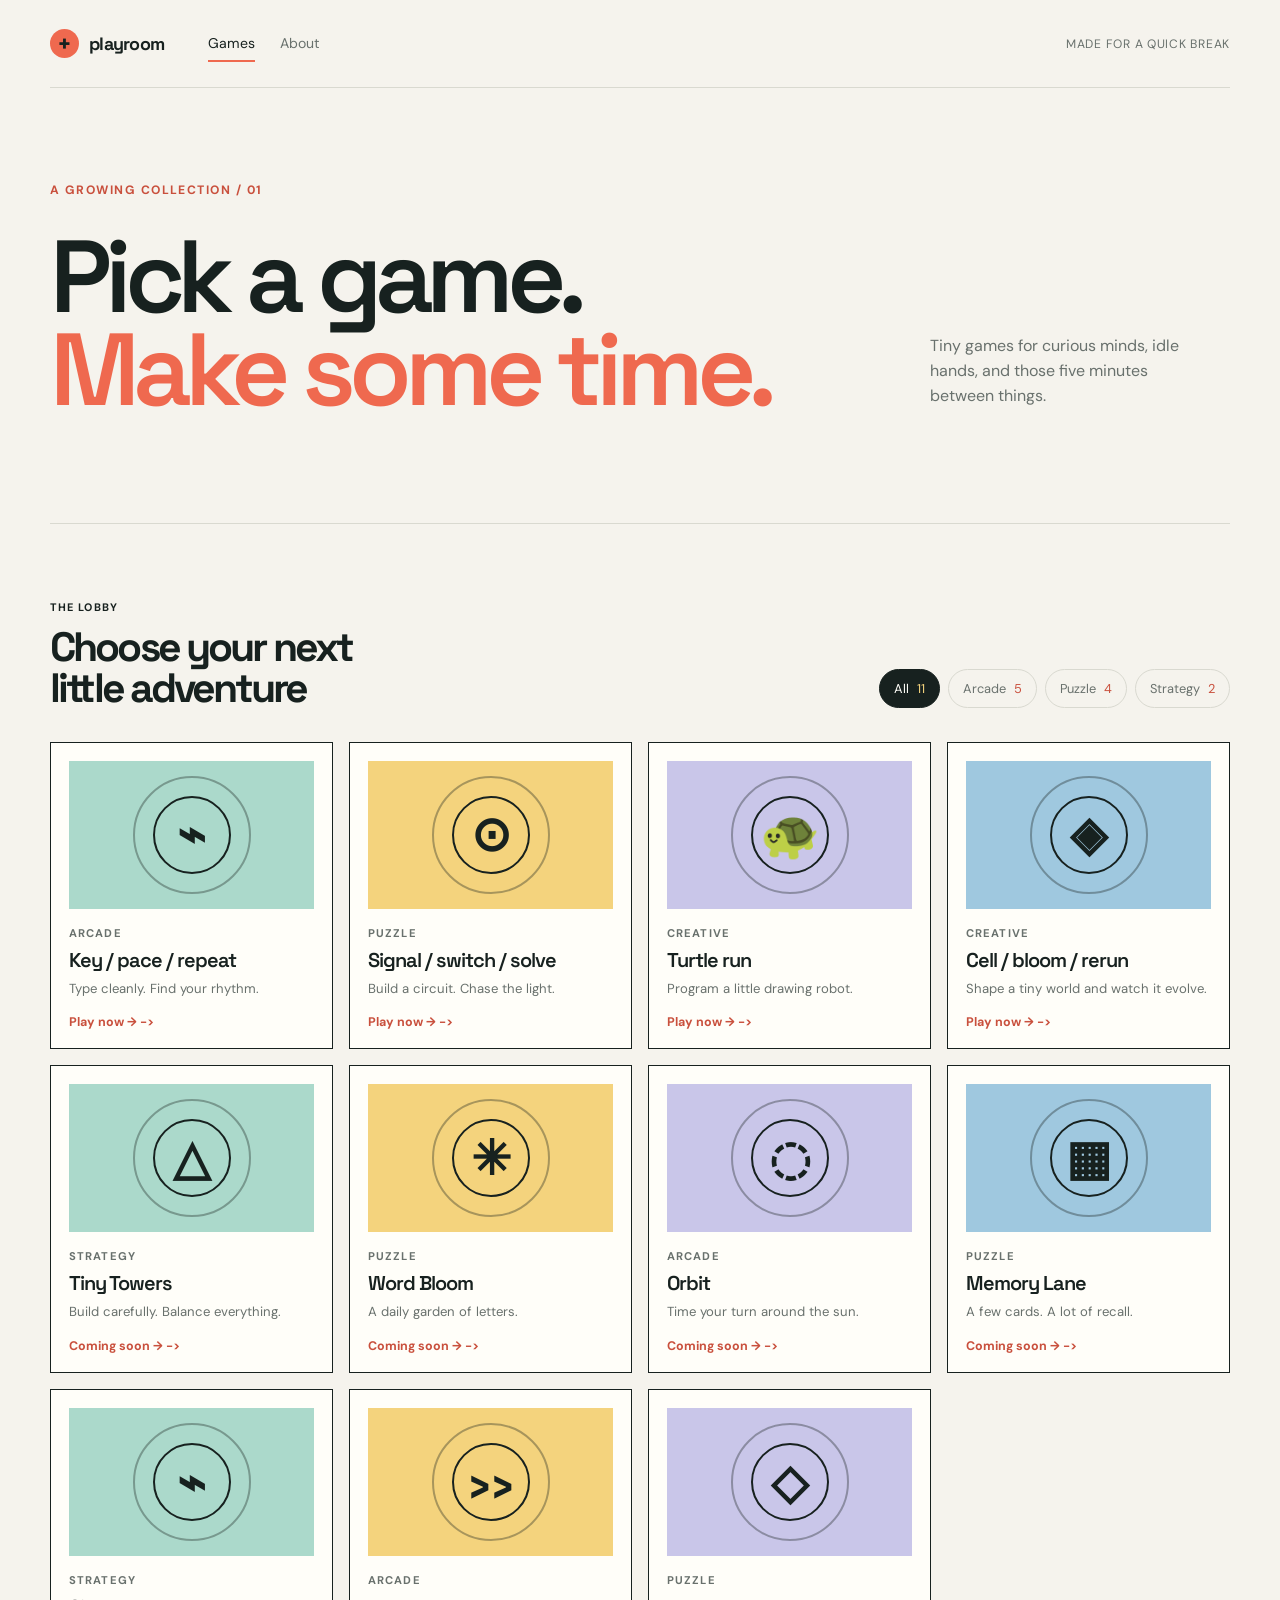
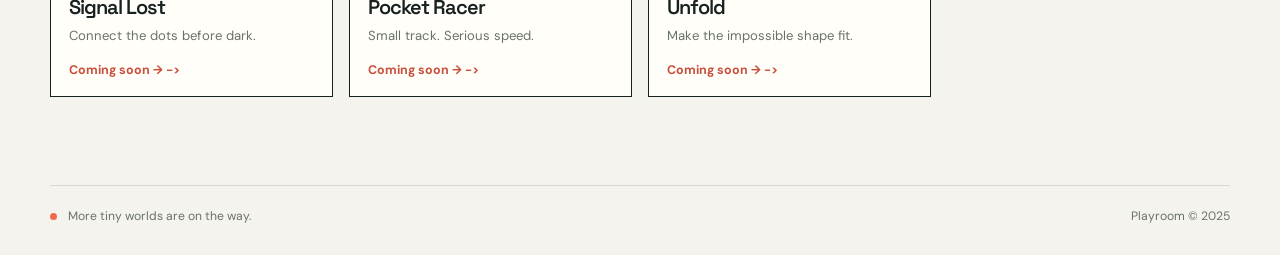
==== pr-preview/pr-28/index.html @ 26f4d4bd "deploy: update PR preview #28" ====
<!doctype html>
<html lang="en">
  <head>
    <meta charset="UTF-8" />
    <meta name="viewport" content="width=device-width, initial-scale=1.0" />
    <meta name="description" content="A small collection of thoughtfully made browser games." />
    <title>Playroom | A small collection of games</title>
    <link rel="preconnect" href="https://fonts.googleapis.com" />
    <link rel="preconnect" href="https://fonts.gstatic.com" crossorigin />
    <link href="https://fonts.googleapis.com/css2?family=DM+Sans:wght@400;500;700&family=Space+Grotesk:wght@500;600;700&display=swap" rel="stylesheet" />
    <link rel="stylesheet" href="styles.css" />
    <link rel="stylesheet" href="games/typing/styles.css" />
    <link rel="stylesheet" href="games/logic/styles.css" />
    <link rel="stylesheet" href="games/turtle/styles.css" />
    <link rel="stylesheet" href="games/cellular/styles.css" />
    <script src="script.js" type="module"></script>
  </head>
  <body>
    <div class="page-shell">
      <header class="site-header">
        <a class="brand" href="index.html" aria-label="Playroom home">
          <span class="brand-mark" aria-hidden="true">+</span>
          <span>playroom</span>
        </a>
        <nav class="site-nav" aria-label="Main navigation">
          <a class="active" href="#games">Games</a>
          <a href="#about">About</a>
        </nav>
        <span class="header-note">made for a quick break</span>
      </header>

      <main>
        <section class="intro" id="about">
          <p class="eyebrow">A growing collection <span aria-hidden="true">/</span> 01</p>
          <h1>Pick a game.<br /><em>Make some time.</em></h1>
          <p class="intro-copy">Tiny games for curious minds, idle hands, and those five minutes between things.</p>
        </section>

        <section class="game-library" id="games" aria-labelledby="games-heading">
          <div class="library-heading">
            <div>
              <p class="section-label">The lobby</p>
              <h2 id="games-heading">Choose your next<br />little adventure</h2>
            </div>
            <div class="filter-bar" aria-label="Filter games" role="group">
              <button class="filter-button active" type="button" data-filter="all">All <span data-filter-count></span></button>
              <button class="filter-button" type="button" data-filter="arcade">Arcade <span data-filter-count></span></button>
              <button class="filter-button" type="button" data-filter="puzzle">Puzzle <span data-filter-count></span></button>
              <button class="filter-button" type="button" data-filter="strategy">Strategy <span data-filter-count></span></button>
            </div>
          </div>
          <div class="game-grid" id="game-grid" aria-live="polite"></div>
        </section>

        <section class="typing-game" id="typing-game" aria-labelledby="typing-heading" hidden>
          <div class="typing-topline">
            <div>
              <p class="section-label">First game / 01</p>
              <h2 id="typing-heading">Key / pace / repeat</h2>
            </div>
            <button class="text-button" data-close-game type="button">Back to lobby</button>
          </div>
          <div class="mode-tabs" role="tablist" aria-label="Typing game modes">
            <button class="game-about-tab active" type="button" role="tab" aria-selected="true" data-game-mode="about">About</button>
            <button class="mode-tab" type="button" role="tab" aria-selected="false" data-game-mode="type">Type mode</button>
            <button class="mode-tab" type="button" role="tab" aria-selected="false" data-game-mode="race">Ghost race</button>
            <button class="mode-tab" type="button" role="tab" aria-selected="false" data-game-mode="stats">Stats</button>
          </div>
          <div class="game-about-view" data-game-about hidden></div>
          <div class="typing-view" id="typing-view" data-game-view></div>
        </section>

        <section class="logic-game" id="logic-game" aria-labelledby="logic-heading" hidden>
          <div class="logic-topline">
            <div>
              <p class="section-label">Second game / 02</p>
              <h2 id="logic-heading">Make the signal behave</h2>
            </div>
            <button class="text-button" data-close-game type="button">Back to lobby</button>
          </div>
          <div class="logic-tabs" role="tablist" aria-label="Logic game modes">
            <button class="game-about-tab active" type="button" role="tab" aria-selected="true" data-game-mode="about">About</button>
            <button class="logic-tab" type="button" role="tab" aria-selected="false" data-game-mode="lab">Circuit lab</button>
            <button class="logic-tab" type="button" role="tab" aria-selected="false" data-game-mode="detective">Logic detective</button>
          </div>
          <div class="game-about-view" data-game-about hidden></div>
          <div class="logic-view" id="logic-view" data-game-view></div>
        </section>

        <section class="turtle-game" id="turtle-game" aria-labelledby="turtle-heading" hidden>
          <div class="turtle-topline">
            <div>
              <p class="section-label">Third game / 03</p>
              <h2 id="turtle-heading">Turtle run</h2>
            </div>
            <button class="text-button" data-close-game type="button">Back to lobby</button>
          </div>
          <div class="turtle-tabs" role="tablist" aria-label="Turtle game modes">
            <button class="game-about-tab active" type="button" role="tab" aria-selected="true" data-game-mode="about">About</button>
            <button class="turtle-tab" type="button" role="tab" aria-selected="false" data-game-mode="draw">Draw mode</button>
          </div>
          <div class="game-about-view" data-game-about hidden></div>
          <div class="turtle-view" id="turtle-view" data-game-view></div>
        </section>

        <section class="cellular-game" id="cellular-game" aria-labelledby="cellular-heading" hidden>
          <div class="cellular-topline">
            <div>
              <p class="section-label">Fourth game / 04</p>
              <h2 id="cellular-heading">Cell / bloom / rerun</h2>
            </div>
            <button class="text-button" data-close-game type="button">Back to lobby</button>
          </div>
          <div class="cellular-tabs" role="tablist" aria-label="Cellular automata game modes">
            <button class="game-about-tab active" type="button" role="tab" aria-selected="true" data-game-mode="about">About</button>
            <button class="cellular-tab" type="button" role="tab" aria-selected="false" data-game-mode="play">Play mode</button>
          </div>
          <div class="game-about-view" data-game-about hidden></div>
          <div class="cellular-view" id="cellular-view" data-game-view></div>
        </section>
      </main>

      <footer class="site-footer">
        <p><span class="footer-dot" aria-hidden="true"></span> More tiny worlds are on the way.</p>
        <p>Playroom <span aria-hidden="true">&copy;</span> 2025</p>
      </footer>
    </div>
  </body>
</html>
---- pr-preview/pr-28/styles.css ----
@import url('https://fonts.googleapis.com/css2?family=DM+Sans:wght@400;500;700&family=Space+Grotesk:wght@500;600;700&display=swap');

:root {
  --ink: #17211f;
  --muted: #69716d;
  --paper: #f5f3ed;
  --line: #d9d9d0;
  --coral: #ef694f;
  --coral-dark: #c9503d;
  --teal: #abd9cb;
  --yellow: #f4d37d;
  --lavender: #c9c6e9;
  --blue: #9fc8df;
  --white: #fffef9;
  --display: 'Space Grotesk', 'Trebuchet MS', sans-serif;
  --body: 'DM Sans', 'Segoe UI', sans-serif;
}

* { box-sizing: border-box; }
html { scroll-behavior: smooth; }
body {
  margin: 0;
  color: var(--ink);
  background: var(--paper);
  font-family: var(--body);
  -webkit-font-smoothing: antialiased;
}
a { color: inherit; text-decoration: none; }
button { color: inherit; font: inherit; }
[hidden] { display: none !important; }
.game-link, .text-button, .primary-button, .secondary-button, .mini-button, .tool-button { cursor: pointer; }
.game-link { border: 0; background: none; padding: 0; color: var(--coral-dark); font: inherit; font-size: .78rem; font-weight: 700; text-align: left; }
.text-button { padding: 8px 0; border: 0; background: none; color: var(--coral-dark); font-size: .78rem; font-weight: 700; }
.text-button:hover { color: var(--ink); }
.primary-button, .secondary-button, .mini-button, .tool-button { border: 1px solid var(--ink); border-radius: 999px; }
.primary-button { padding: 11px 18px; background: var(--ink); color: var(--white); font-size: .78rem; font-weight: 700; }
.primary-button:hover { background: var(--coral-dark); }
.secondary-button { padding: 10px 14px; background: transparent; color: var(--ink); font-size: .78rem; font-weight: 700; }
.secondary-button:hover { background: var(--yellow); }
.secondary-button.full { width: 100%; }
.mini-button { padding: 7px 10px; background: var(--white); color: var(--ink); font-size: .72rem; }
.tool-button { padding: 10px 14px; background: var(--white); color: var(--ink); font-size: .78rem; }

.page-shell { width: min(1180px, calc(100% - 56px)); margin: 0 auto; }
.site-header {
  min-height: 88px;
  display: flex;
  align-items: center;
  gap: 44px;
  border-bottom: 1px solid var(--line);
}
.brand { display: inline-flex; align-items: center; gap: 10px; font: 700 1.12rem var(--display); letter-spacing: -0.04em; }
.brand-mark { display: grid; width: 29px; height: 29px; place-items: center; color: var(--ink); background: var(--coral); border-radius: 50%; font-size: 1.5rem; line-height: 1; }
.site-nav { display: flex; gap: 25px; color: var(--muted); font-size: .88rem; }
.site-nav a { padding: 8px 0; }
.site-nav a.active, .site-nav a:hover { color: var(--ink); }
.site-nav a.active { border-bottom: 2px solid var(--coral); }
.header-note { margin-left: auto; color: var(--muted); font-size: .76rem; letter-spacing: .06em; text-transform: uppercase; }

.intro { display: grid; grid-template-columns: minmax(0, 1fr) 300px; gap: 32px; padding: 94px 0 107px; border-bottom: 1px solid var(--line); }
.eyebrow, .section-label { margin: 0; color: var(--coral-dark); font-size: .76rem; font-weight: 700; letter-spacing: .12em; text-transform: uppercase; }
.eyebrow { grid-column: 1 / -1; }
h1, h2 { margin: 0; font-family: var(--display); letter-spacing: -.07em; }
h1 { max-width: 780px; font-size: clamp(3.8rem, 8vw, 7.9rem); font-weight: 600; line-height: .91; }
h1 em { color: var(--coral); font-style: normal; }
.intro-copy { align-self: end; max-width: 260px; margin: 0 0 8px; color: var(--muted); font-size: 1rem; line-height: 1.55; }

.game-library { padding: 76px 0 88px; }
.library-heading { display: flex; align-items: end; justify-content: space-between; gap: 30px; margin-bottom: 34px; }
.section-label { margin-bottom: 13px; color: var(--ink); }
h2 { font-size: clamp(1.8rem, 3.2vw, 3rem); line-height: .98; }
.filter-bar { display: flex; flex-wrap: wrap; justify-content: flex-end; gap: 8px; }
.filter-button { padding: 10px 14px; border: 1px solid var(--line); border-radius: 99px; background: transparent; color: var(--muted); cursor: pointer; font-size: .8rem; transition: .2s ease; }
.filter-button span { margin-left: 5px; color: var(--coral-dark); }
.filter-button:hover, .filter-button.active { border-color: var(--ink); background: var(--ink); color: var(--white); }
.filter-button.active span { color: var(--yellow); }

.game-grid { display: grid; grid-template-columns: repeat(4, 1fr); gap: 16px; }
.game-card { min-height: 286px; display: flex; flex-direction: column; padding: 18px; border: 1px solid var(--ink); background: var(--white); transition: transform .2s ease, box-shadow .2s ease; }
.game-card:nth-child(4n + 1) .game-art { background: var(--teal); }
.game-card:nth-child(4n + 2) .game-art { background: var(--yellow); }
.game-card:nth-child(4n + 3) .game-art { background: var(--lavender); }
.game-card:nth-child(4n) .game-art { background: var(--blue); }
.game-card:hover { transform: translateY(-5px); box-shadow: 5px 5px 0 var(--ink); }
.game-art { position: relative; display: grid; min-height: 148px; place-items: center; overflow: hidden; }
.game-art::before, .game-art::after { position: absolute; content: ''; border: 2px solid var(--ink); border-radius: 50%; }
.game-art::before { width: 74px; height: 74px; }
.game-art::after { width: 114px; height: 114px; opacity: .35; }
.art-symbol { z-index: 1; font: 600 3rem var(--display); }
.game-info { display: flex; flex: 1; flex-direction: column; padding-top: 17px; }
.game-type { margin: 0 0 7px; color: var(--muted); font-size: .7rem; font-weight: 700; letter-spacing: .1em; text-transform: uppercase; }
.game-name { margin: 0; font: 600 1.25rem var(--display); letter-spacing: -.05em; }
.game-description { margin: 7px 0 0; color: var(--muted); font-size: .82rem; line-height: 1.35; }
.game-link { align-self: flex-start; margin-top: auto; padding-top: 17px; color: var(--coral-dark); font-size: .78rem; font-weight: 700; }
.game-link::after { content: '  ->'; transition: margin .2s ease; }
.game-card:hover .game-link::after { margin-left: 4px; }

.site-footer { display: flex; justify-content: space-between; gap: 20px; padding: 22px 0 31px; border-top: 1px solid var(--line); color: var(--muted); font-size: .76rem; }
.site-footer p { margin: 0; }
.footer-dot { display: inline-block; width: 7px; height: 7px; margin-right: 8px; border-radius: 50%; background: var(--coral); }

@media (max-width: 850px) {
  .game-grid { grid-template-columns: repeat(2, 1fr); }
  .intro { grid-template-columns: 1fr 220px; }
}
@media (max-width: 620px) {
  .page-shell { width: min(100% - 32px, 500px); }
  .site-header { min-height: 72px; gap: 20px; }
  .header-note { display: none; }
  .site-nav { margin-left: auto; }
  .intro { display: block; padding: 64px 0 72px; }
  h1 { margin: 28px 0 32px; font-size: clamp(3.3rem, 17vw, 5.5rem); }
  .intro-copy { max-width: 280px; margin: 0; }
  .game-library { padding: 58px 0 66px; }
  .library-heading { display: block; margin-bottom: 26px; }
  .filter-bar { justify-content: flex-start; margin-top: 27px; }
  .game-grid { gap: 10px; }
  .game-card { min-height: 260px; padding: 12px; }
  .game-art { min-height: 128px; }
  .game-name { font-size: 1.05rem; }
  .game-description { font-size: .75rem; }
  .site-footer { display: block; line-height: 1.8; }
  .site-footer p + p { margin-top: 5px; }
}

.game-about-tab {
  padding: 0 0 14px;
  border: 0;
  border-bottom: 2px solid transparent;
  background: none;
  color: var(--muted);
  cursor: pointer;
  font: 700 .78rem var(--body);
}
.game-about-tab.active { border-color: var(--coral); color: var(--ink); }

.game-about-view { width: min(100%, 980px); }

.game-about {
  display: grid;
  grid-template-columns: minmax(210px, .7fr) minmax(0, 1.8fr);
  gap: 34px;
  padding: 4px 0 20px;
}

.about-heading h3 {
  margin: 0;
  max-width: 280px;
  font: 600 1.7rem var(--display);
  line-height: 1.03;
  letter-spacing: -.06em;
}

.about-body { min-width: 0; }

.about-visual {
  margin-bottom: 30px;
  padding: 18px;
  border: 1px solid var(--ink);
  background: var(--white);
}

.about-visual .section-label { margin-bottom: 14px; }

.about-flow {
  display: flex;
  align-items: stretch;
  gap: 8px;
}

.about-flow-step {
  flex: 1;
  min-width: 0;
  display: flex;
  flex-direction: column;
  justify-content: center;
  gap: 9px;
  min-height: 82px;
  padding: 12px;
  border: 1px solid var(--line);
  background: var(--paper);
}

.about-flow-step strong { font: 700 .78rem var(--body); line-height: 1.25; }
.about-flow-number {
  display: inline-grid;
  width: 23px;
  height: 23px;
  place-items: center;
  border-radius: 50%;
  background: var(--coral);
  font-size: .68rem;
  font-weight: 700;
}

.about-flow-arrow {
  align-self: center;
  color: var(--coral-dark);
  font: 700 1.1rem var(--display);
}

.about-content {
  display: grid;
  grid-template-columns: repeat(2, minmax(0, 1fr));
  gap: 24px 30px;
}

.about-section h4 {
  margin: 0 0 8px;
  font: 700 .76rem var(--body);
  letter-spacing: .09em;
  text-transform: uppercase;
}

.about-section p,
.about-section ul {
  margin: 0;
  color: var(--muted);
  font-size: .88rem;
  line-height: 1.55;
}

.about-section ul { padding-left: 17px; }
.about-section li + li { margin-top: 5px; }

.cellular-tabs {
  display: flex;
  gap: 24px;
  margin: 48px 0 34px;
  border-bottom: 1px solid var(--line);
}
.cellular-tab {
  padding: 0 0 14px;
  border: 0;
  border-bottom: 2px solid transparent;
  background: none;
  color: var(--muted);
  cursor: pointer;
  font: 700 .78rem var(--body);
}
.cellular-tab.active { border-color: var(--coral); color: var(--ink); }
.cellular-view { padding-top: 0; }

@media (max-width: 850px) {
  .game-about { grid-template-columns: 1fr; }
  .about-content { grid-template-columns: repeat(2, minmax(0, 1fr)); }
}
@media (max-width: 620px) {
  .game-about { padding: 0 0 18px; }
  .about-content { grid-template-columns: 1fr; gap: 19px; }
  .about-flow { flex-direction: column; }
  .about-flow-arrow { transform: rotate(90deg); }
  .cellular-tabs { gap: 17px; margin-top: 36px; }
  .game-about-tab, .cellular-tab { font-size: .7rem; }
}
---- pr-preview/pr-28/games/typing/styles.css ----
.typing-game { padding: 75px 0 90px; border-bottom: 1px solid var(--line); }
.typing-topline { display: flex; align-items: end; justify-content: space-between; gap: 24px; }
.mode-tabs { display: flex; gap: 24px; margin: 48px 0 34px; border-bottom: 1px solid var(--line); }
.mode-tab { padding: 0 0 14px; border: 0; border-bottom: 2px solid transparent; background: none; color: var(--muted); cursor: pointer; font: 700 .78rem var(--body); }
.mode-tab.active { border-color: var(--coral); color: var(--ink); }
.typing-view { width: min(100%, 860px); min-height: 355px; transition: background .1s ease; }
.typing-view.mistake { animation: mistake-flash .22s ease; }
@keyframes mistake-flash { 50% { background: #f8dcd5; } }
.typing-meta, .typing-footer { display: flex; justify-content: space-between; gap: 20px; color: var(--muted); font-size: .76rem; }
.typing-meta { padding-bottom: 18px; border-bottom: 1px solid var(--line); text-transform: uppercase; letter-spacing: .08em; }
.passage { width: 100%; max-width: 860px; padding: 55px 0 70px; outline: none; color: #c4c7c0; font: 500 clamp(1.55rem, 3.2vw, 2.55rem)/1.35 var(--display); letter-spacing: -.045em; text-align: justify; text-wrap: pretty; word-break: normal; overflow-wrap: normal; }
.char { position: relative; transition: color .12s ease; }
.char.typed { color: var(--ink); }
.char.current { color: var(--coral); text-decoration: underline; text-decoration-thickness: 3px; text-underline-offset: 7px; }
.char.ghost-cursor::after { position: absolute; top: 8%; right: -2px; width: 3px; height: 84%; background: var(--lavender); content: ''; }
.typing-footer { align-items: center; padding-top: 18px; border-top: 1px solid var(--line); }
.result-panel { padding: 44px 0; }
.result-panel h3 { margin: 12px 0 8px; font: 600 clamp(3.6rem, 9vw, 7rem)/.9 var(--display); letter-spacing: -.08em; }
.result-panel p:not(.section-label) { color: var(--muted); }
.primary-button { margin: 30px 24px 0 0; }
.stats-summary { display: grid; grid-template-columns: repeat(4, 1fr); gap: 1px; margin-bottom: 48px; background: var(--line); border: 1px solid var(--line); }
.stats-summary div { min-height: 120px; padding: 18px; background: var(--paper); }
.stats-summary span { display: block; margin-bottom: 21px; color: var(--muted); font-size: .7rem; text-transform: uppercase; letter-spacing: .08em; }
.stats-summary strong { font: 600 1.65rem var(--display); letter-spacing: -.06em; }
.positive { color: #3f8b68; }.negative { color: var(--coral-dark); }
.chart-grid { display: grid; grid-template-columns: repeat(2, minmax(0, 1fr)); gap: 24px; }
.chart-block { padding-bottom: 32px; border-bottom: 1px solid var(--line); }
.chart-heading { display: flex; justify-content: space-between; align-items: baseline; gap: 12px; margin-bottom: 15px; }.chart-heading h3 { margin: 0; font: 600 1.2rem var(--display); letter-spacing: -.05em; }.chart-heading span { color: var(--muted); font-size: .68rem; }
.bar-chart { display: flex; align-items: end; gap: 5px; height: 180px; padding: 0 0 1px; border-bottom: 1px solid var(--ink); }
.bar { flex: 1; min-width: 8px; min-height: 8px; }.wpm-chart .bar { background: var(--coral); }.accuracy-chart .bar { background: var(--lavender); }
.empty-state { color: var(--muted); font-size: .85rem; }
.runs-table { margin-top: 42px; }.table-heading { display: flex; justify-content: space-between; align-items: baseline; margin-bottom: 15px; }.table-heading h3 { margin: 0; font: 600 1.35rem var(--display); letter-spacing: -.05em; }.table-heading span { color: var(--muted); font-size: .75rem; }
.run-row { display: grid; grid-template-columns: 1.5fr 1fr 1fr 1fr; gap: 12px; padding: 12px 0; border-top: 1px solid var(--line); font-size: .8rem; }.run-head { color: var(--muted); font-size: .68rem; text-transform: uppercase; letter-spacing: .08em; }.run-row strong { font-weight: 700; }

@media (max-width: 620px) {
  .typing-game { padding: 58px 0 66px; }
  .typing-topline { align-items: start; flex-direction: column; }
  .mode-tabs { gap: 17px; margin-top: 36px; }
  .mode-tab { font-size: .7rem; }
  .typing-meta, .typing-footer { align-items: start; flex-direction: column; gap: 9px; }
  .passage { padding: 42px 0 52px; font-size: 1.6rem; }
  .stats-summary { grid-template-columns: repeat(2, 1fr); }
  .chart-grid { grid-template-columns: 1fr; gap: 28px; }
  .stats-summary div { min-height: 100px; padding: 13px; }
  .stats-summary span { margin-bottom: 15px; }
  .stats-summary strong { font-size: 1.25rem; }
}
---- pr-preview/pr-28/games/logic/styles.css ----
.logic-game { padding: 75px 0 90px; border-bottom: 1px solid var(--line); }
.logic-topline { display: flex; align-items: end; justify-content: space-between; gap: 24px; }
.logic-tabs { display: flex; gap: 24px; margin: 48px 0 34px; border-bottom: 1px solid var(--line); }
.logic-tab { padding: 0 0 14px; border: 0; border-bottom: 2px solid transparent; background: none; color: var(--muted); cursor: pointer; font: 700 .78rem var(--body); }
.logic-tab.active { border-color: var(--coral); color: var(--ink); }
.logic-view { min-width: 0; }
.logic-controls { display: flex; align-items: end; gap: 28px; padding-bottom: 24px; border-bottom: 1px solid var(--line); }
.control-group { display: flex; align-items: center; gap: 12px; }
.control-label, .node-kicker, .section-label { font-size: .68rem; font-weight: 700; letter-spacing: .1em; text-transform: uppercase; }
.control-label { color: var(--muted); }
.stepper { display: flex; align-items: center; border: 1px solid var(--ink); background: var(--white); }
.stepper button { width: 27px; height: 29px; border: 0; background: transparent; cursor: pointer; font-size: 1rem; }
.stepper button:hover { background: var(--yellow); }
.stepper strong { width: 27px; text-align: center; font-size: .82rem; }
.circuit-actions { display: flex; gap: 18px; margin-left: auto; }
.resize-message { margin: 16px 0 0; padding: 10px 14px; border-left: 3px solid var(--coral); background: rgba(239, 105, 79, .1); color: var(--coral-dark); font-size: .78rem; font-weight: 700; }
.logic-intro { display: flex; justify-content: space-between; gap: 25px; padding: 25px 0 20px; }
.logic-intro p:not(.section-label), .lab-readout p, .detective-footer p { margin: 7px 0 0; color: var(--muted); font-size: .82rem; }
.logic-intro .section-label, .lab-readout .section-label { color: var(--ink); }
.gate-palette { display: flex; flex-wrap: wrap; justify-content: end; align-items: center; gap: 6px; max-width: 570px; }
.legend-title { width: 100%; color: var(--muted); font-size: .65rem; font-weight: 700; letter-spacing: .1em; text-align: right; text-transform: uppercase; }
.gate-tool { display: grid; grid-template-columns: auto auto; align-items: center; column-gap: 7px; min-width: 88px; padding: 7px 9px; border: 1px solid var(--line); background: var(--white); cursor: pointer; font-size: .68rem; text-align: left; }
.gate-tool:hover { border-color: var(--ink); background: var(--yellow); }
.gate-tool strong { font: 700 .85rem var(--display); }
.gate-tool small { grid-column: 2; color: var(--muted); font-size: .58rem; }
.circuit-board { position: relative; min-height: 390px; padding: 28px; border: 1px solid var(--ink); background: #e9eee6; overflow: hidden; }
.circuit-board::before { position: absolute; inset: 0; background-image: linear-gradient(rgba(23, 33, 31, .06) 1px, transparent 1px), linear-gradient(90deg, rgba(23, 33, 31, .06) 1px, transparent 1px); background-size: 24px 24px; content: ''; }
.wire-layer { position: absolute; inset: 0; z-index: 1; width: 100%; height: 100%; pointer-events: none; overflow: visible; }
.wire { fill: none; stroke: var(--coral-dark); stroke-width: 3; stroke-linecap: round; filter: drop-shadow(0 1px 0 rgba(255,255,255,.5)); }
.node-grid { position: relative; z-index: 2; display: grid; grid-template-columns: repeat(4, 1fr); grid-template-rows: repeat(4, minmax(60px, 1fr)); align-items: center; min-height: 332px; column-gap: 54px; row-gap: 16px; }
.circuit-node { position: relative; grid-row: var(--row); grid-column: var(--column); width: 100%; min-height: 82px; padding: 13px; }
.input-node { width: 96px; justify-self: center; padding: 7px 0; }
.output-node { display: flex; width: 96px; height: 96px; flex-direction: column; align-items: center; justify-self: center; padding: 15px 8px; border: 1px solid var(--ink); border-radius: 50%; background: var(--teal); box-shadow: 3px 3px 0 rgba(23, 33, 31, .13); }
.node-heading { display: flex; justify-content: space-between; gap: 8px; align-items: baseline; }
.node-heading strong { font: 700 .68rem var(--display); }
.node-kicker { color: var(--muted); }
.gate-node { display: flex; align-items: center; justify-content: center; min-height: 94px; }
.gate-body { position: relative; display: flex; width: 104px; min-height: 72px; flex-direction: column; align-items: center; justify-content: center; gap: 5px; border: 1px solid var(--ink); border-radius: 6px; background: var(--lavender); color: var(--ink); box-shadow: 3px 3px 0 rgba(23, 33, 31, .14); }
.gate-name { font-size: .62rem; font-weight: 700; letter-spacing: .1em; text-transform: uppercase; }
.gate-symbol { font: 700 1.1rem var(--display); }
.remove-gate { position: absolute; top: 5px; right: 7px; border: 0; background: none; color: var(--muted); cursor: pointer; font-size: .7rem; }
.remove-gate:hover { color: var(--coral-dark); }
.switch { position: relative; display: block; width: 76px; height: 42px; margin: 9px auto 0; padding: 4px; border: 2px solid var(--ink); border-radius: 9px; background: #c7cec7; cursor: pointer; text-align: left; box-shadow: inset 0 -4px 0 rgba(23, 33, 31, .12); }
.switch::before { position: absolute; top: 5px; left: 5px; width: 29px; height: 26px; border: 1px solid var(--ink); border-radius: 5px; background: var(--white); content: ''; transition: transform .15s ease; }
.switch span { display: none; }
.input-node.on .switch { background: var(--coral); }
.input-node.on .switch::before { transform: translateX(32px); }
.bulb { position: relative; width: 34px; height: 34px; margin: 1px 0 8px; border: 2px solid var(--ink); border-radius: 50% 50% 45% 45%; background: #b8c5bb; }
.bulb::before { position: absolute; right: 5px; bottom: -8px; left: 5px; height: 9px; border: 2px solid var(--ink); border-top: 0; border-radius: 0 0 4px 4px; background: #8d9b92; content: ''; }
.bulb span { position: absolute; top: 6px; left: 8px; width: 7px; height: 7px; border-radius: 50%; background: rgba(255, 254, 249, .7); }
.output-node.on .bulb { background: var(--yellow); box-shadow: 0 0 0 5px rgba(244, 211, 125, .35), 0 0 18px rgba(244, 211, 125, .85); }
.output-label { margin-top: 2px; color: var(--muted); font-size: .62rem; font-weight: 700; letter-spacing: .08em; text-transform: uppercase; }
.output-status { margin-top: 3px; font: 700 .65rem var(--display); }
.port { position: absolute; z-index: 3; width: 13px; height: 13px; padding: 0; border: 2px solid var(--ink); border-radius: 50%; background: var(--paper); cursor: crosshair; }
.port:hover, .port:focus { outline: 2px solid var(--coral); outline-offset: 2px; background: var(--coral); }
.output-port { top: 50%; right: -8px; transform: translateY(-50%); }
.input-port { top: 50%; left: -8px; transform: translateY(-50%); }
.gate-inputs { position: absolute; inset: 0 auto 0 -8px; display: flex; flex-direction: column; justify-content: space-around; padding: 18px 0; }
.gate-inputs .input-port { position: relative; top: auto; left: auto; transform: none; }
.lab-readout { display: flex; justify-content: space-between; gap: 20px; padding-top: 22px; }
.detective-layout { display: grid; grid-template-columns: minmax(0, 1fr) minmax(220px, 280px); align-items: start; gap: 24px; }
.detective-layout .truth-table-wrap { max-height: 390px; overflow: auto; border: 1px solid var(--line); background: rgba(255, 254, 249, .45); }
.detective-layout .truth-table { min-width: 210px; }
.detective-footer { display: flex; align-items: end; justify-content: space-between; gap: 20px; padding: 25px 0 18px; }
.detective-status { font-weight: 700; }
.detective-status.solved { color: #3f8b68; }
.truth-table-wrap { overflow-x: auto; border-top: 1px solid var(--line); }
.truth-table { width: 100%; border-collapse: separate; border-spacing: 0; font-size: .78rem; }
.truth-table caption { padding: 16px 16px 12px; color: var(--muted); font-size: .68rem; text-align: left; text-transform: uppercase; letter-spacing: .1em; }
.truth-table th { color: var(--muted); font-size: .68rem; letter-spacing: .08em; text-align: left; text-transform: uppercase; }
.truth-table th, .truth-table td { padding: 10px 16px; border-bottom: 1px solid var(--line); }
.truth-table th:first-child, .truth-table td:first-child { padding-left: 16px; }
.truth-table tr.passed { background: rgba(171, 217, 203, .3); }
.truth-bit { display: inline-grid; width: 22px; height: 22px; place-items: center; border: 1px solid var(--line); background: var(--white); font-weight: 700; }
.truth-bit.high { border-color: var(--coral); background: var(--coral); color: var(--white); }
@media (max-width: 720px) {
  .logic-game { padding: 58px 0 66px; }
  .logic-topline { align-items: start; flex-direction: column; }
  .logic-tabs { gap: 17px; margin-top: 36px; }
  .logic-controls, .logic-intro, .lab-readout, .detective-footer { align-items: start; flex-direction: column; gap: 16px; }
  .circuit-actions { margin-left: 0; }
  .gate-palette { justify-content: start; }
  .circuit-board { padding: 14px; overflow-x: auto; }
  .node-grid { min-width: 660px; }
  .wire-layer { min-width: 660px; }
  .detective-layout { grid-template-columns: 1fr; }
  .detective-layout .truth-table-wrap { max-height: none; }
}
---- pr-preview/pr-28/games/turtle/styles.css ----
.turtle-game { padding: 75px 0 90px; border-bottom: 1px solid var(--line); }
.turtle-topline { display: flex; align-items: end; justify-content: space-between; gap: 24px; }
.turtle-tabs { display: flex; gap: 24px; margin: 48px 0 34px; border-bottom: 1px solid var(--line); }
.turtle-tab { padding: 0 0 14px; border: 0; border-bottom: 2px solid transparent; background: none; color: var(--muted); cursor: pointer; font: 700 .78rem var(--body); }
.turtle-tab.active { border-color: var(--coral); color: var(--ink); }
.turtle-view { width: min(100%, 1440px); }

.turtle-shell { width: 100%; }
.turtle-toolbar { display: flex; justify-content: space-between; align-items: center; margin-bottom: 18px; }
.turtle-actions { display: flex; flex-wrap: wrap; gap: 12px; }
.animation-speed-control { display: grid; grid-template-columns: auto minmax(140px, 220px) auto; align-items: center; gap: 8px 12px; color: var(--muted); font-size: .72rem; }
.animation-speed-control span { white-space: nowrap; }
.animation-speed-control strong { color: var(--ink); }
.animation-speed-control input { width: 100%; accent-color: var(--ink); cursor: pointer; }
.animation-speed-control small { font-size: .64rem; white-space: nowrap; }
.turtle-actions .secondary-button { background: var(--white); color: var(--ink); margin: 0; }
.turtle-actions .secondary-button:hover { background: var(--paper); }
.turtle-actions .primary-button { margin: 0; }
.tool-button { width: 100%; }
.text-button.small { padding: 0; font-size: .72rem; }

.turtle-layout { display: grid; grid-template-columns: minmax(0, 2.2fr) minmax(270px, .85fr); gap: 24px; }
.turtle-canvas-panel { padding: 18px; border: 1px solid var(--ink); background: var(--white); overflow: hidden; }
#turtle-canvas { display: block; width: 100%; height: 720px; max-height: 720px; object-fit: contain; border: 1px solid var(--line); background: var(--paper); }

.turtle-sidebar { display: flex; flex-direction: column; gap: 20px; }
.palette, .program-panel { padding: 18px; border: 1px solid var(--ink); background: var(--white); }
.tool-grid { display: grid; grid-template-columns: repeat(2, minmax(0, 1fr)); gap: 8px; margin-top: 12px; }
.program-list { display: flex; flex-direction: column; gap: 12px; margin-top: 12px; }
.custom-editor { margin-top: 18px; padding-top: 18px; border-top: 1px solid var(--line); }
.custom-editor-actions { display: flex; flex-direction: column; gap: 8px; }
.command-block { padding: 10px 12px; border: 1px solid var(--line); background: var(--paper); }
.command-header { display: flex; align-items: center; gap: 8px; }
.command-name { flex: 1; font-size: .78rem; font-weight: 700; letter-spacing: .02em; text-transform: capitalize; }
.command-value { display: inline-flex; align-items: center; gap: 5px; color: var(--muted); font-size: .68rem; }
.command-value input { width: 68px; padding: 5px 6px; border: 1px solid var(--line); background: var(--white); font: inherit; }
.command-row-label { margin: 10px 0 8px; color: var(--muted); font-size: .68rem; letter-spacing: .08em; text-transform: uppercase; }
.command-children { margin-left: 12px; padding-left: 10px; border-left: 2px solid var(--line); }
.command-actions { display: flex; flex-wrap: wrap; gap: 8px; margin-top: 10px; }
.custom-panel { padding: 18px; border: 1px solid var(--ink); background: var(--white); }
.custom-panel-header { display: flex; align-items: center; justify-content: space-between; gap: 12px; }
.custom-panel-header .section-label { margin-bottom: 0; }
.info-button { display: inline-grid; place-items: center; width: 24px; height: 24px; border: 1px solid var(--ink); border-radius: 50%; background: var(--paper); color: var(--ink); cursor: pointer; font: 700 .75rem var(--body); }
.custom-help-panel { display: none; margin: 12px 0 14px; padding: 10px 12px; border: 1px solid var(--line); background: var(--paper); color: var(--ink); font-size: .72rem; line-height: 1.5; }
.custom-help-panel.is-open { display: block; }
.custom-help-panel p { margin: 0; }
.custom-help-panel p + p { margin-top: 8px; }
.custom-form { display: flex; flex-direction: column; gap: 10px; margin-bottom: 12px; }
.field-group { display: flex; flex-direction: column; gap: 6px; color: var(--muted); font-size: .7rem; letter-spacing: .08em; text-transform: uppercase; }
.field-group input { padding: 8px 10px; border: 1px solid var(--line); background: var(--paper); font: inherit; }
.custom-command-list { display: flex; flex-direction: column; gap: 10px; margin-top: 14px; }
.custom-command-item { display: flex; align-items: center; justify-content: space-between; gap: 12px; padding: 9px 10px; border: 1px solid var(--line); background: var(--paper); }
.custom-command-name { font-size: .8rem; font-weight: 700; }
.custom-command-actions { display: flex; gap: 8px; }
.custom-empty { margin: 0; color: var(--muted); font-size: .76rem; }
.call-arg-list { display: flex; flex-wrap: wrap; gap: 8px; margin-top: 10px; }

@media (max-width: 900px) {
  .turtle-game { padding: 58px 0 66px; }
  .turtle-topline { align-items: start; flex-direction: column; }
  .turtle-tabs { gap: 17px; margin-top: 36px; }
}
---- pr-preview/pr-28/games/cellular/styles.css ----
.cellular-game { padding: 75px 0 90px; border-bottom: 1px solid var(--line); }
.cellular-topline { display: flex; align-items: end; justify-content: space-between; gap: 24px; }
.cellular-view { min-width: 0; padding-top: 34px; }
.cellular-shell { display: grid; gap: 22px; }
.cellular-toolbar { display: flex; justify-content: flex-start; }
.cellular-actions { display: flex; flex-wrap: wrap; gap: 12px; }
.cellular-actions .primary-button, .cellular-actions .secondary-button { display: inline-flex; height: 40px; align-items: center; justify-content: center; margin: 0; padding: 0 17px; border: 1px solid var(--ink); border-radius: 999px; box-shadow: none; font: 700 .76rem var(--body); line-height: 1; }
.cellular-actions .primary-button { background: var(--ink); color: var(--white); }
.cellular-actions .secondary-button { background: transparent; color: var(--ink); }
.cellular-layout { display: grid; grid-template-columns: minmax(0, 1.7fr) minmax(280px, 420px); gap: 24px; }
.cellular-stage { display: grid; gap: 18px; padding: 20px; border: 1px solid var(--ink); background: #edf1eb; }
.cellular-stage-header { display: grid; gap: 6px; }
.cellular-stage-header p { margin: 0; color: var(--muted); font-size: .82rem; line-height: 1.5; }
.cellular-canvas { display: block; width: 100%; max-width: 100%; aspect-ratio: 1; border: 1px solid var(--ink); background: var(--paper); cursor: crosshair; image-rendering: pixelated; }
.cellular-sidebar { display: grid; gap: 18px; }
.cellular-panel { display: grid; gap: 16px; padding: 18px; border: 1px solid var(--ink); background: rgba(255, 254, 249, .7); }
.stat-grid { display: grid; grid-template-columns: repeat(2, minmax(0, 1fr)); gap: 12px; }
.stat-box { display: grid; gap: 3px; padding: 12px 10px; border: 1px solid var(--line); background: var(--white); }
.stat-box span { color: var(--muted); font-size: .58rem; font-weight: 700; letter-spacing: .1em; text-transform: uppercase; }
.stat-box strong { font: 700 .9rem var(--display); }
.field-group { display: grid; gap: 8px; }
.field-group span { color: var(--muted); font-size: .68rem; font-weight: 700; letter-spacing: .1em; text-transform: uppercase; }
.field-group input[type='text'], .field-group input[type='range'] { width: 100%; }
.field-group input[type='text'] { padding: 10px 12px; border: 1px solid var(--ink); background: var(--white); }
.field-group input[type='range'] { accent-color: var(--coral); }
.rule-grid { display: grid; grid-template-columns: repeat(2, minmax(0, 1fr)); gap: 12px; }
.rule-column { display: grid; gap: 8px; }
.rule-tag { color: var(--muted); font-size: .62rem; font-weight: 700; letter-spacing: .1em; text-transform: uppercase; }
.rule-buttons { display: flex; flex-wrap: wrap; gap: 6px; }
.rule-button { min-width: 26px; height: 28px; border: 1px solid var(--ink); background: var(--white); color: var(--ink); cursor: pointer; font-size: .7rem; }
.rule-button.active { background: var(--coral); color: var(--white); }
.rule-readout { margin: 0; color: var(--coral-dark); font: 700 .8rem var(--display); }
.custom-world-actions { display: flex; gap: 8px; }
.saved-world-list { display: grid; gap: 8px; }
.saved-world-item { display: flex; align-items: center; justify-content: space-between; gap: 10px; padding: 8px 10px; border: 1px solid var(--line); background: var(--white); }
.saved-world-name { flex: 1; border: 0; background: transparent; color: var(--ink); cursor: pointer; font: 700 .8rem var(--body); text-align: left; }
.cellular-empty { margin: 0; color: var(--muted); font-size: .8rem; }
.primary-button:hover, .secondary-button:hover, .rule-button:hover, .mini-button:hover { background: var(--yellow); }
@media (max-width: 820px) {
  .cellular-game { padding: 58px 0 66px; }
  .cellular-layout { grid-template-columns: 1fr; }
}
@media (max-width: 520px) {
  .cellular-topline { align-items: start; flex-direction: column; }
  .cellular-actions { width: 100%; }
  .cellular-actions > * { flex: 1 1 calc(50% - 8px); }
}
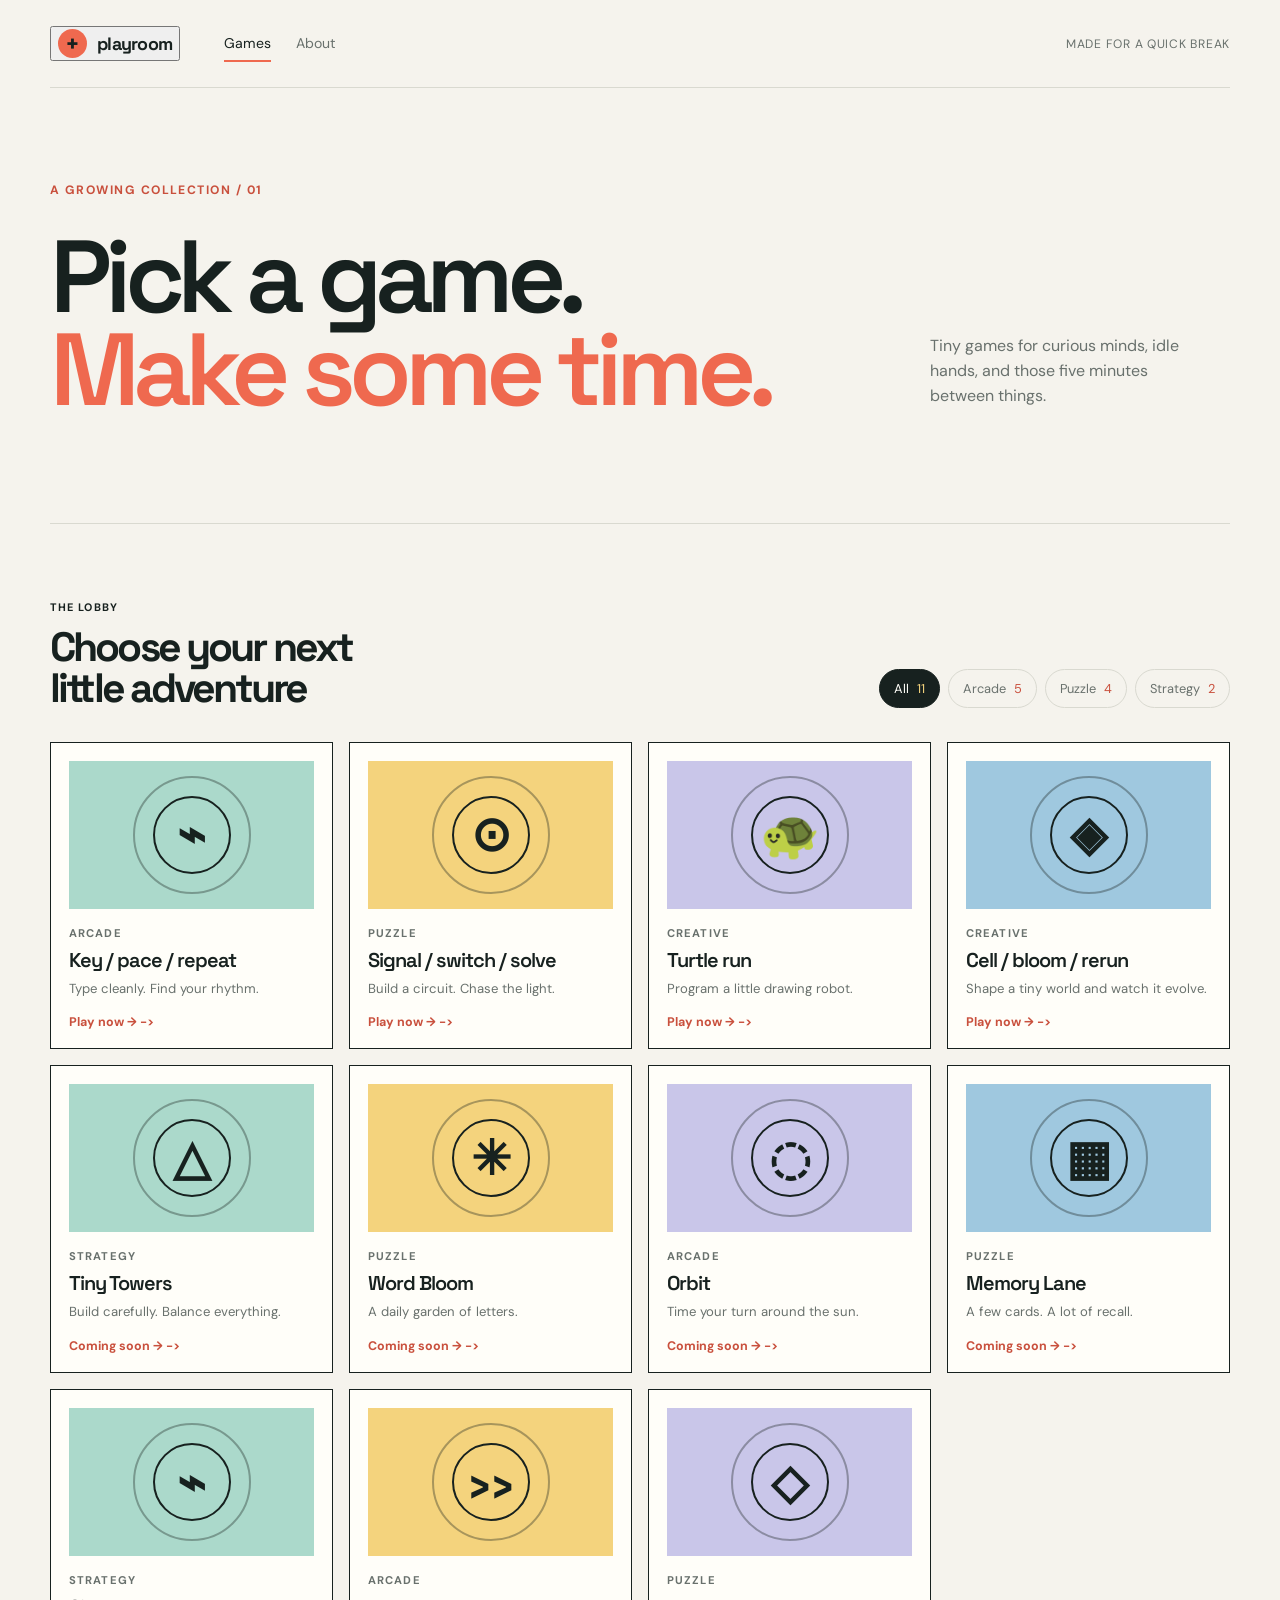
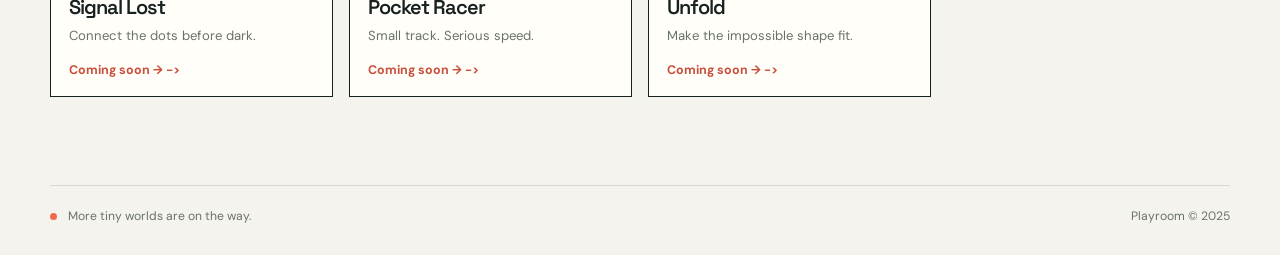
==== commit a3261954: "deploy: update PR preview #28" ====
--- a/pr-preview/pr-28/index.html
+++ b/pr-preview/pr-28/index.html
@@ -18,10 +18,10 @@
   <body>
     <div class="page-shell">
       <header class="site-header">
-        <a class="brand" href="index.html" aria-label="Playroom home">
+        <button class="brand" type="button" aria-label="Playroom home">
           <span class="brand-mark" aria-hidden="true">+</span>
           <span>playroom</span>
-        </a>
+        </button>
         <nav class="site-nav" aria-label="Main navigation">
           <a class="active" href="#games">Games</a>
           <a href="#about">About</a>
